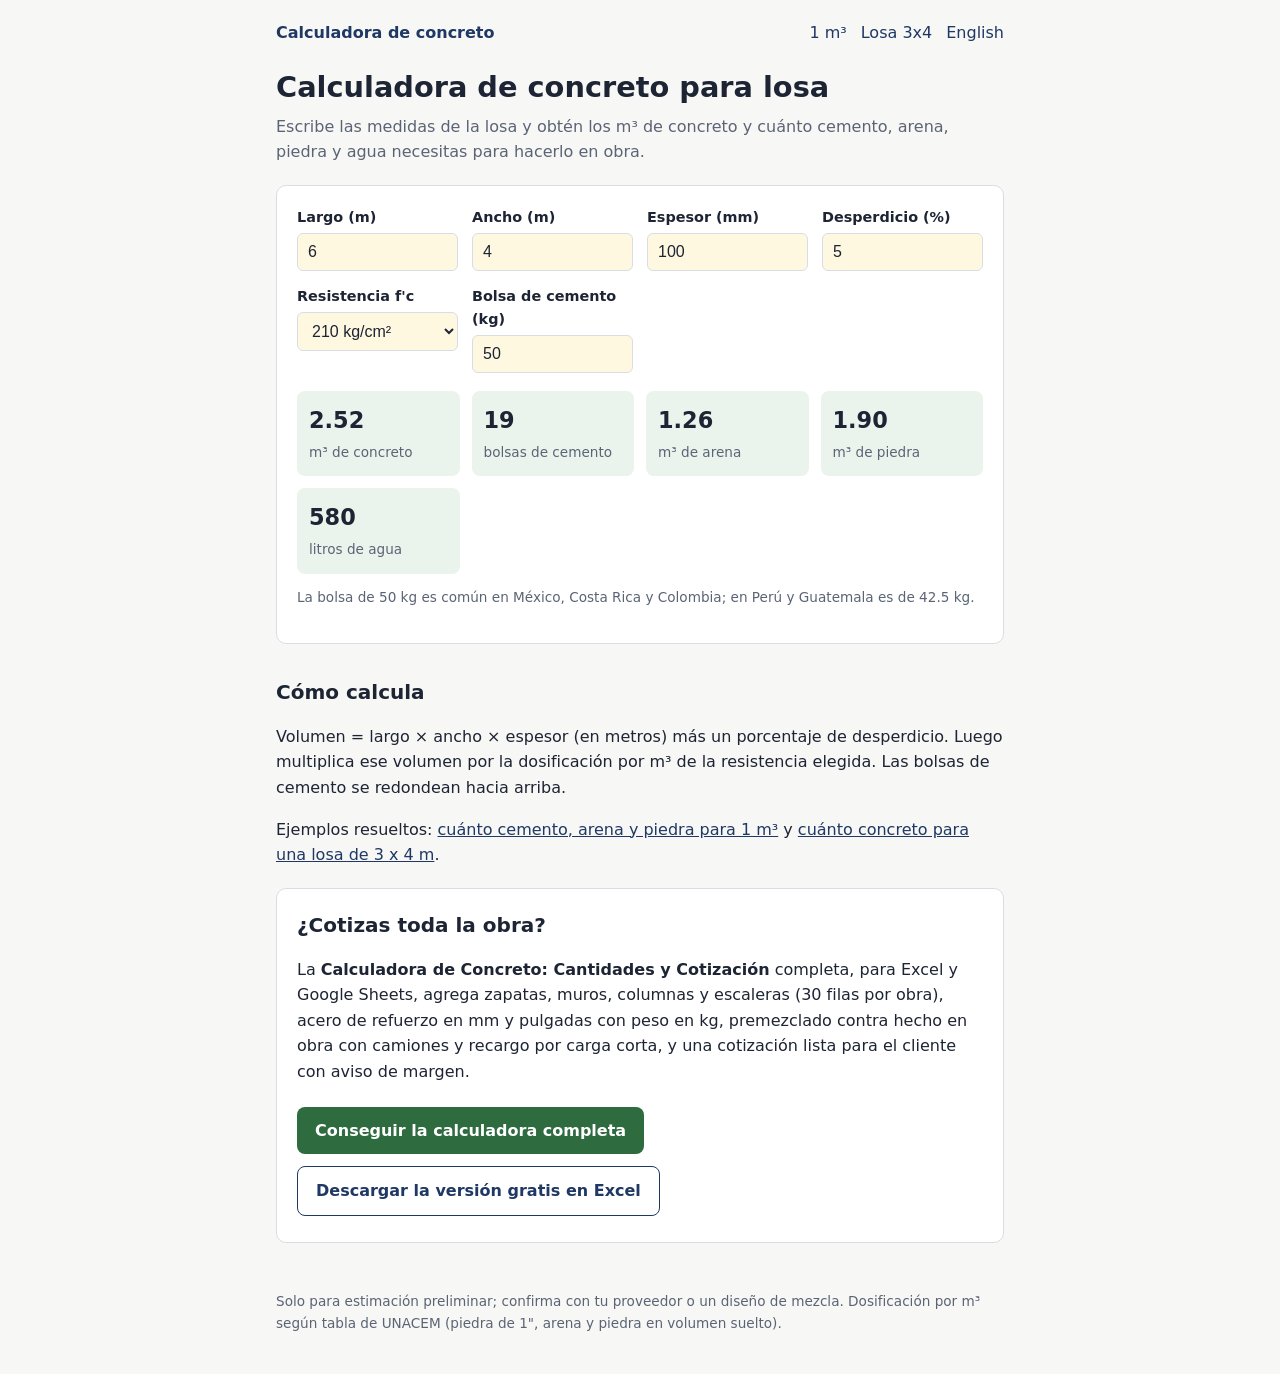
==== es/index.html @ 454161b9 "Add free concrete slab calculator site (EN/ES) with 4 worked examples Co-Authored-By: Claude Opus 5." ====
<!doctype html><html lang="es"><head><meta charset="utf-8"><meta name="viewport" content="width=device-width,initial-scale=1">
<title>Calculadora de concreto para losa: cemento, arena y piedra (gratis)</title><meta name="description" content="Calculadora gratis de concreto para losa: m³, bolsas de cemento, arena, piedra y agua para 175 o 210 kg/cm². Funciona con bolsas de 50 o 42.5 kg."><link rel="canonical" href="https://frederikfor.github.io/concrete-calculator/es/"><link rel="alternate" hreflang="en" href="https://frederikfor.github.io/concrete-calculator/"><link rel="stylesheet" href="../style.css"></head><body>
<header><a href="./">Calculadora de concreto</a><nav><a href="cemento-arena-piedra-1-m3.html">1 m³</a><a href="concreto-losa-3x4.html">Losa 3x4</a><a href="../">English</a></nav></header><main>
<h1>Calculadora de concreto para losa</h1><p class="lead">Escribe las medidas de la losa y obtén los m³ de concreto y cuánto cemento, arena, piedra y agua necesitas para hacerlo en obra.</p>
<div class="card"><div class="grid">
<div><label for="L">Largo (m)</label><input id="L" type="number" min="0" step="any" value="6"></div>
<div><label for="W">Ancho (m)</label><input id="W" type="number" min="0" step="any" value="4"></div>
<div><label for="T">Espesor (mm)</label><input id="T" type="number" min="0" step="any" value="100"></div>
<div><label for="waste">Desperdicio (%)</label><input id="waste" type="number" min="0" step="any" value="5"></div>
<div><label for="fc">Resistencia f'c</label><select id="fc"><option value="210">210 kg/cm²</option><option value="175">175 kg/cm²</option></select></div>
<div><label for="bag">Bolsa de cemento (kg)</label><input id="bag" type="number" min="0" step="any" value="50"></div></div>
<div class="results"><div class="res"><b id="vol">0</b><span>m³ de concreto</span></div><div class="res"><b id="cem">0</b><span>bolsas de cemento</span></div><div class="res"><b id="are">0</b><span>m³ de arena</span></div><div class="res"><b id="pie">0</b><span>m³ de piedra</span></div><div class="res"><b id="agu">0</b><span>litros de agua</span></div></div>
<p class="note">La bolsa de 50 kg es común en México, Costa Rica y Colombia; en Perú y Guatemala es de 42.5 kg.</p></div>
<h2>Cómo calcula</h2><p>Volumen = largo × ancho × espesor (en metros) más un porcentaje de desperdicio. Luego multiplica ese volumen por la dosificación por m³ de la resistencia elegida. Las bolsas de cemento se redondean hacia arriba.</p>
<p>Ejemplos resueltos: <a href="cemento-arena-piedra-1-m3.html">cuánto cemento, arena y piedra para 1 m³</a> y <a href="concreto-losa-3x4.html">cuánto concreto para una losa de 3 x 4 m</a>.</p>
<div class="card"><h2 style="margin-top:0">¿Cotizas toda la obra?</h2><p>La <b>Calculadora de Concreto: Cantidades y Cotización</b> completa, para Excel y Google Sheets, agrega zapatas, muros, columnas y escaleras (30 filas por obra), acero de refuerzo en mm y pulgadas con peso en kg, premezclado contra hecho en obra con camiones y recargo por carga corta, y una cotización lista para el cliente con aviso de margen.</p>
<a class="cta" href="https://frederikforest.gumroad.com/l/xiyyl">Conseguir la calculadora completa</a><a class="cta alt" href="https://frederikforest.gumroad.com/l/cqgcze">Descargar la versión gratis en Excel</a></div>
</main><footer>Solo para estimación preliminar; confirma con tu proveedor o un diseño de mezcla. Dosificación por m³ según tabla de UNACEM (piedra de 1", arena y piedra en volumen suelto).</footer><script>window.ES=1</script><script src="../calc.js"></script></body></html>
---- style.css ----
:root{--bg:#f7f7f5;--card:#fff;--ink:#1d2433;--muted:#5b6475;--line:#d9dde3;--accent:#1f3864;--accent-2:#2e6b3f;--in:#fff8e1;--out:#eaf4ec}
@media (prefers-color-scheme:dark){:root{--bg:#14171c;--card:#1d2128;--ink:#e8eaee;--muted:#a3aab6;--line:#323844;--accent:#8fb0e8;--accent-2:#7fc595;--in:#2b2716;--out:#18291e}}
*{box-sizing:border-box}body{margin:0;background:var(--bg);color:var(--ink);font:16px/1.6 system-ui,-apple-system,"Segoe UI",Roboto,Arial,sans-serif}
header,main,footer{max-width:760px;margin:0 auto;padding:0 16px}
header{padding-top:20px;display:flex;justify-content:space-between;align-items:center;gap:12px;flex-wrap:wrap}
header a{color:var(--accent);text-decoration:none;font-weight:600}nav a{margin-left:14px;font-weight:500}
h1{font-size:1.8rem;line-height:1.25;margin:24px 0 8px}h2{font-size:1.25rem;margin:32px 0 8px}
.lead{color:var(--muted);margin-top:0}
.card{background:var(--card);border:1px solid var(--line);border-radius:10px;padding:20px;margin:20px 0}
.grid{display:grid;grid-template-columns:repeat(auto-fit,minmax(150px,1fr));gap:14px}
label{display:block;font-size:.9rem;font-weight:600;margin-bottom:4px}
input,select{width:100%;padding:9px 10px;border:1px solid var(--line);border-radius:6px;background:var(--in);color:var(--ink);font-size:1rem}
.results{display:grid;grid-template-columns:repeat(auto-fit,minmax(150px,1fr));gap:12px;margin-top:18px}
.res{background:var(--out);border-radius:8px;padding:12px}.res b{display:block;font-size:1.4rem}.res span{font-size:.85rem;color:var(--muted)}
.cta{display:inline-block;background:var(--accent-2);color:#fff;padding:11px 18px;border-radius:8px;text-decoration:none;font-weight:600;margin:6px 8px 6px 0}
.cta.alt{background:transparent;color:var(--accent);border:1px solid var(--accent)}
table{border-collapse:collapse;width:100%;font-size:.95rem;display:block;overflow-x:auto}td,th{border-bottom:1px solid var(--line);padding:6px 8px;text-align:left}
.note{font-size:.85rem;color:var(--muted)}footer{padding:28px 16px 40px;font-size:.85rem;color:var(--muted)}
a{color:var(--accent)}
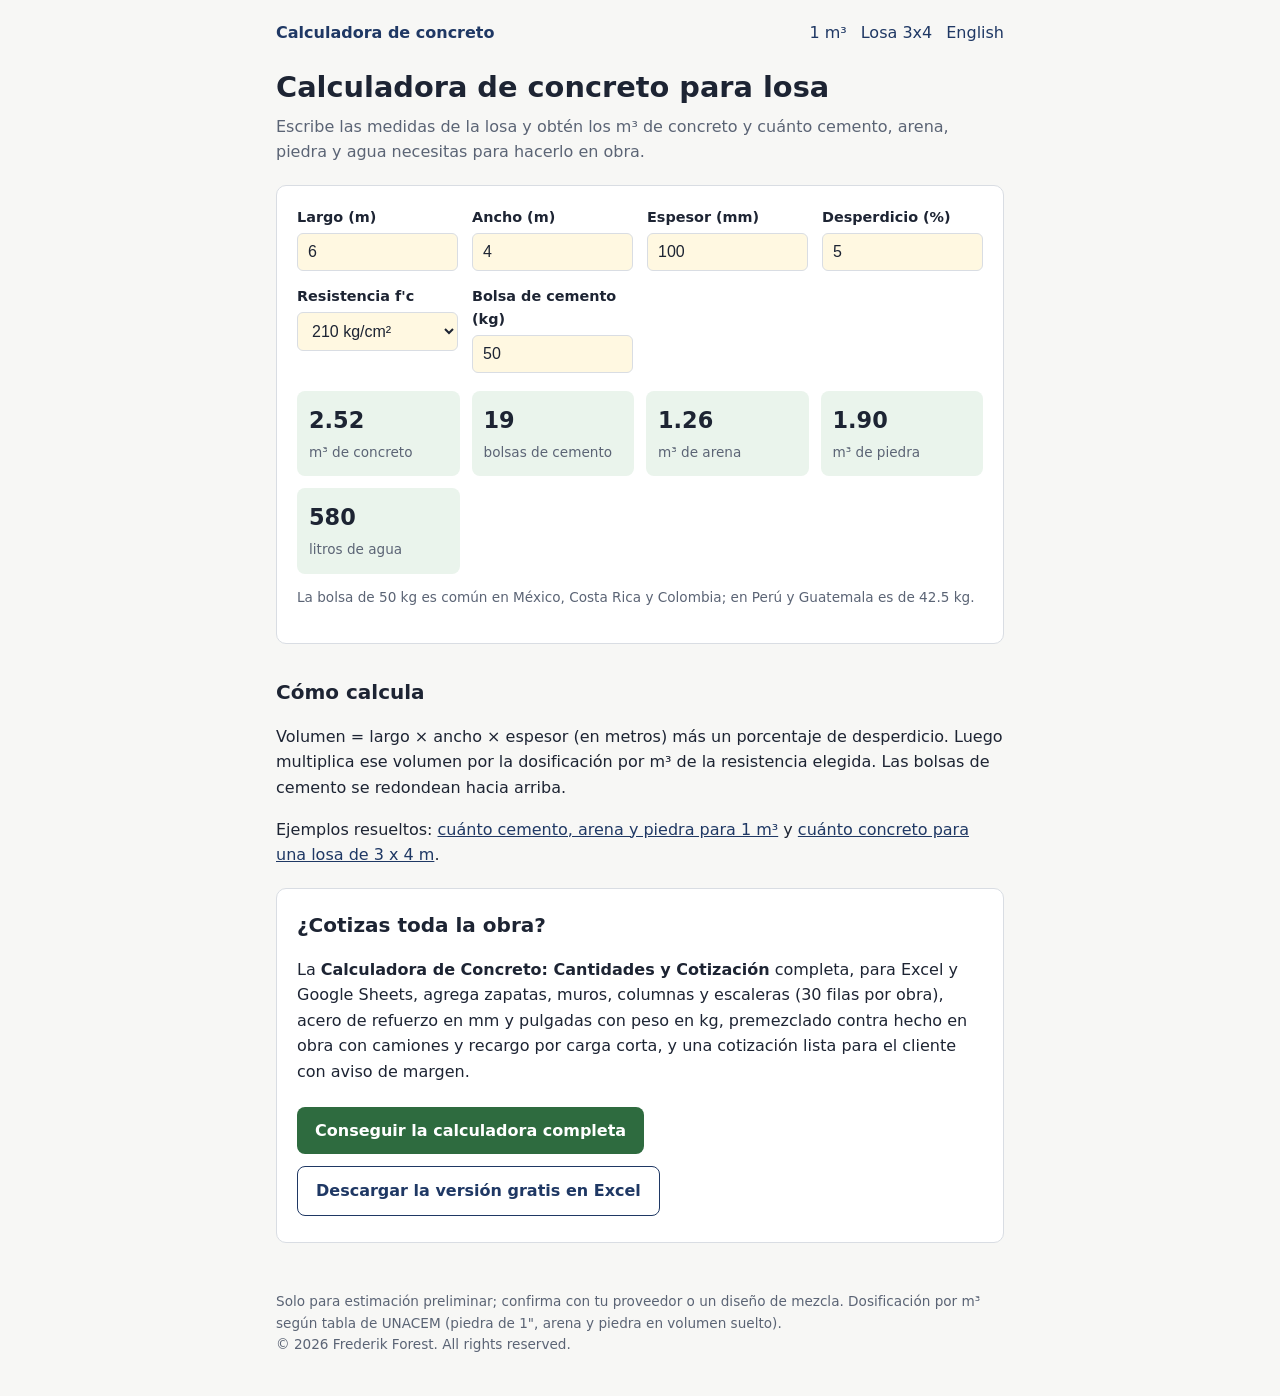
==== commit bb894e4c: "Add copyright notice Co-Authored-By: Claude Opus 5.5 <noreply@anthropic.com> Claude-Session: https:/" ====
--- a/es/index.html
+++ b/es/index.html
@@ -15,4 +15,4 @@
 <p>Ejemplos resueltos: <a href="cemento-arena-piedra-1-m3.html">cuánto cemento, arena y piedra para 1 m³</a> y <a href="concreto-losa-3x4.html">cuánto concreto para una losa de 3 x 4 m</a>.</p>
 <div class="card"><h2 style="margin-top:0">¿Cotizas toda la obra?</h2><p>La <b>Calculadora de Concreto: Cantidades y Cotización</b> completa, para Excel y Google Sheets, agrega zapatas, muros, columnas y escaleras (30 filas por obra), acero de refuerzo en mm y pulgadas con peso en kg, premezclado contra hecho en obra con camiones y recargo por carga corta, y una cotización lista para el cliente con aviso de margen.</p>
 <a class="cta" href="https://frederikforest.gumroad.com/l/xiyyl">Conseguir la calculadora completa</a><a class="cta alt" href="https://frederikforest.gumroad.com/l/cqgcze">Descargar la versión gratis en Excel</a></div>
-</main><footer>Solo para estimación preliminar; confirma con tu proveedor o un diseño de mezcla. Dosificación por m³ según tabla de UNACEM (piedra de 1", arena y piedra en volumen suelto).</footer><script>window.ES=1</script><script src="../calc.js"></script></body></html>
+</main><footer>Solo para estimación preliminar; confirma con tu proveedor o un diseño de mezcla. Dosificación por m³ según tabla de UNACEM (piedra de 1", arena y piedra en volumen suelto).<br>© 2026 Frederik Forest. All rights reserved.</footer><script>window.ES=1</script><script src="../calc.js"></script></body></html>
